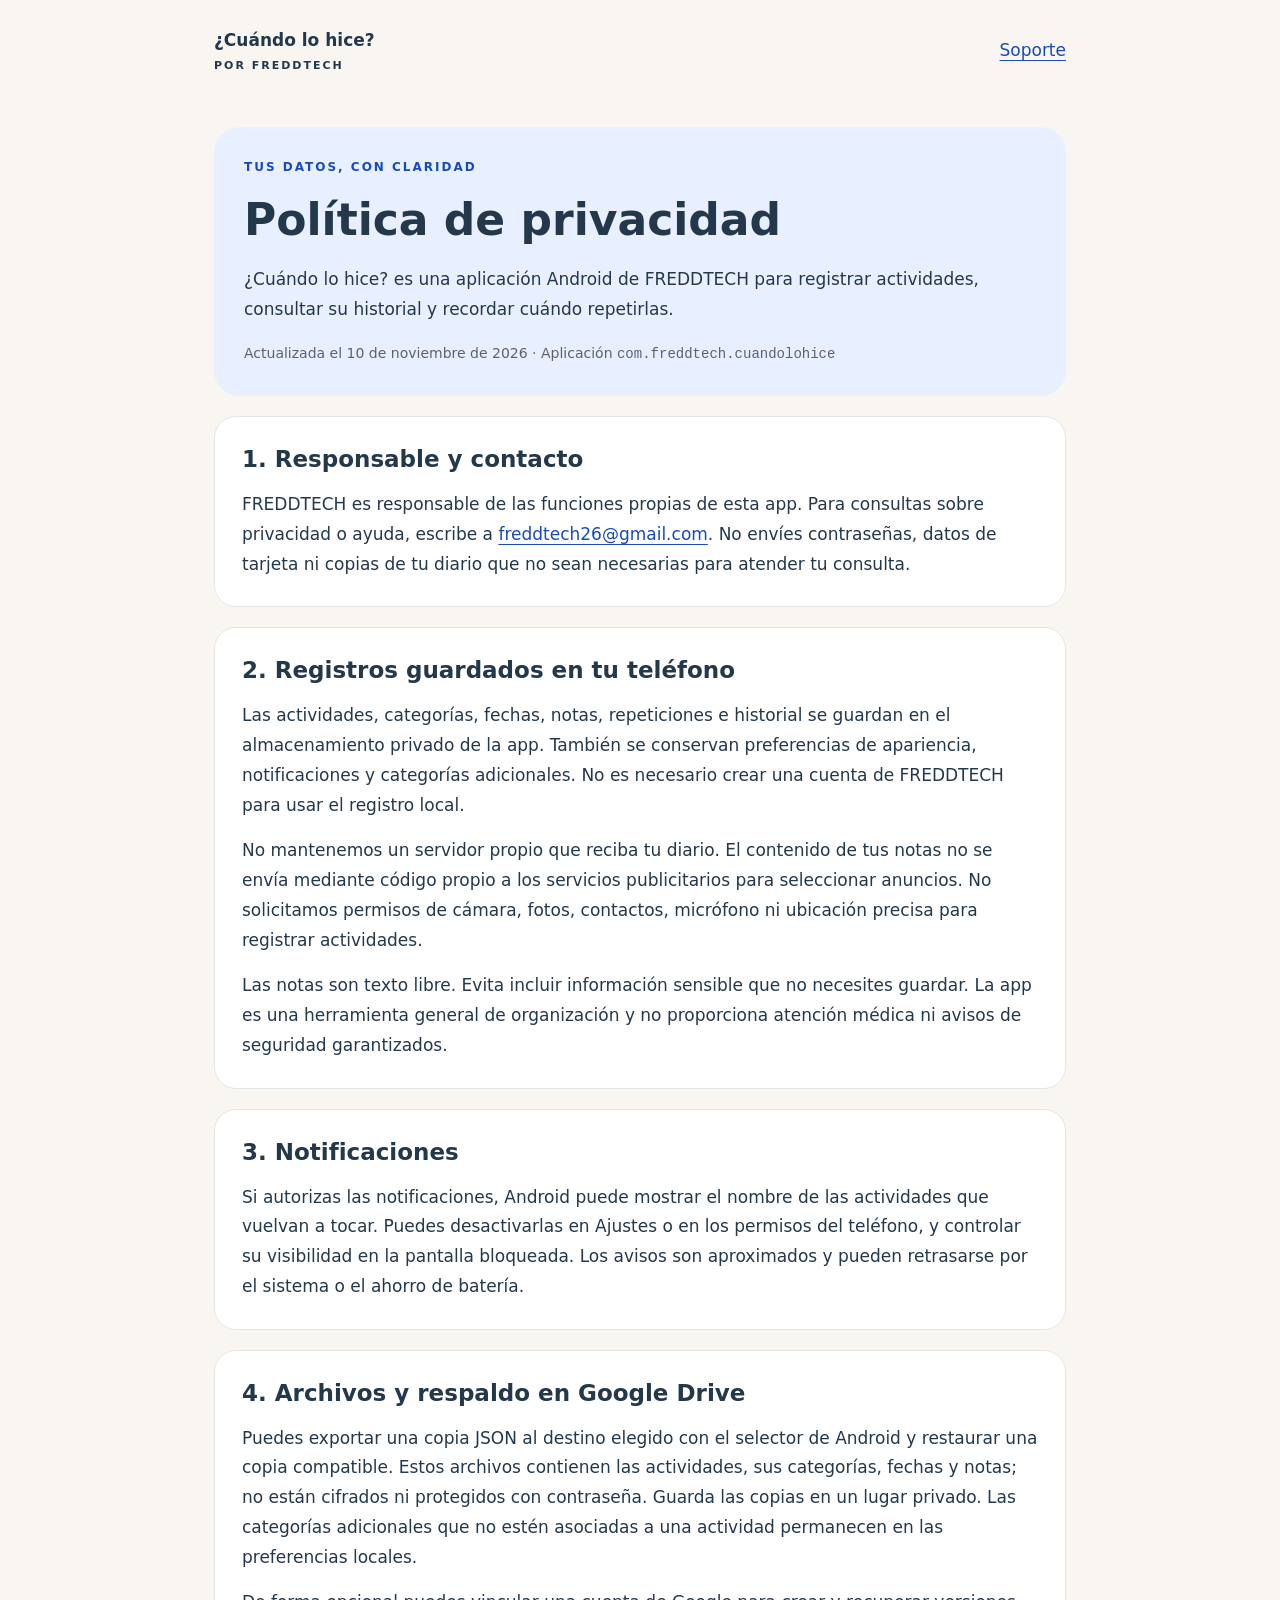
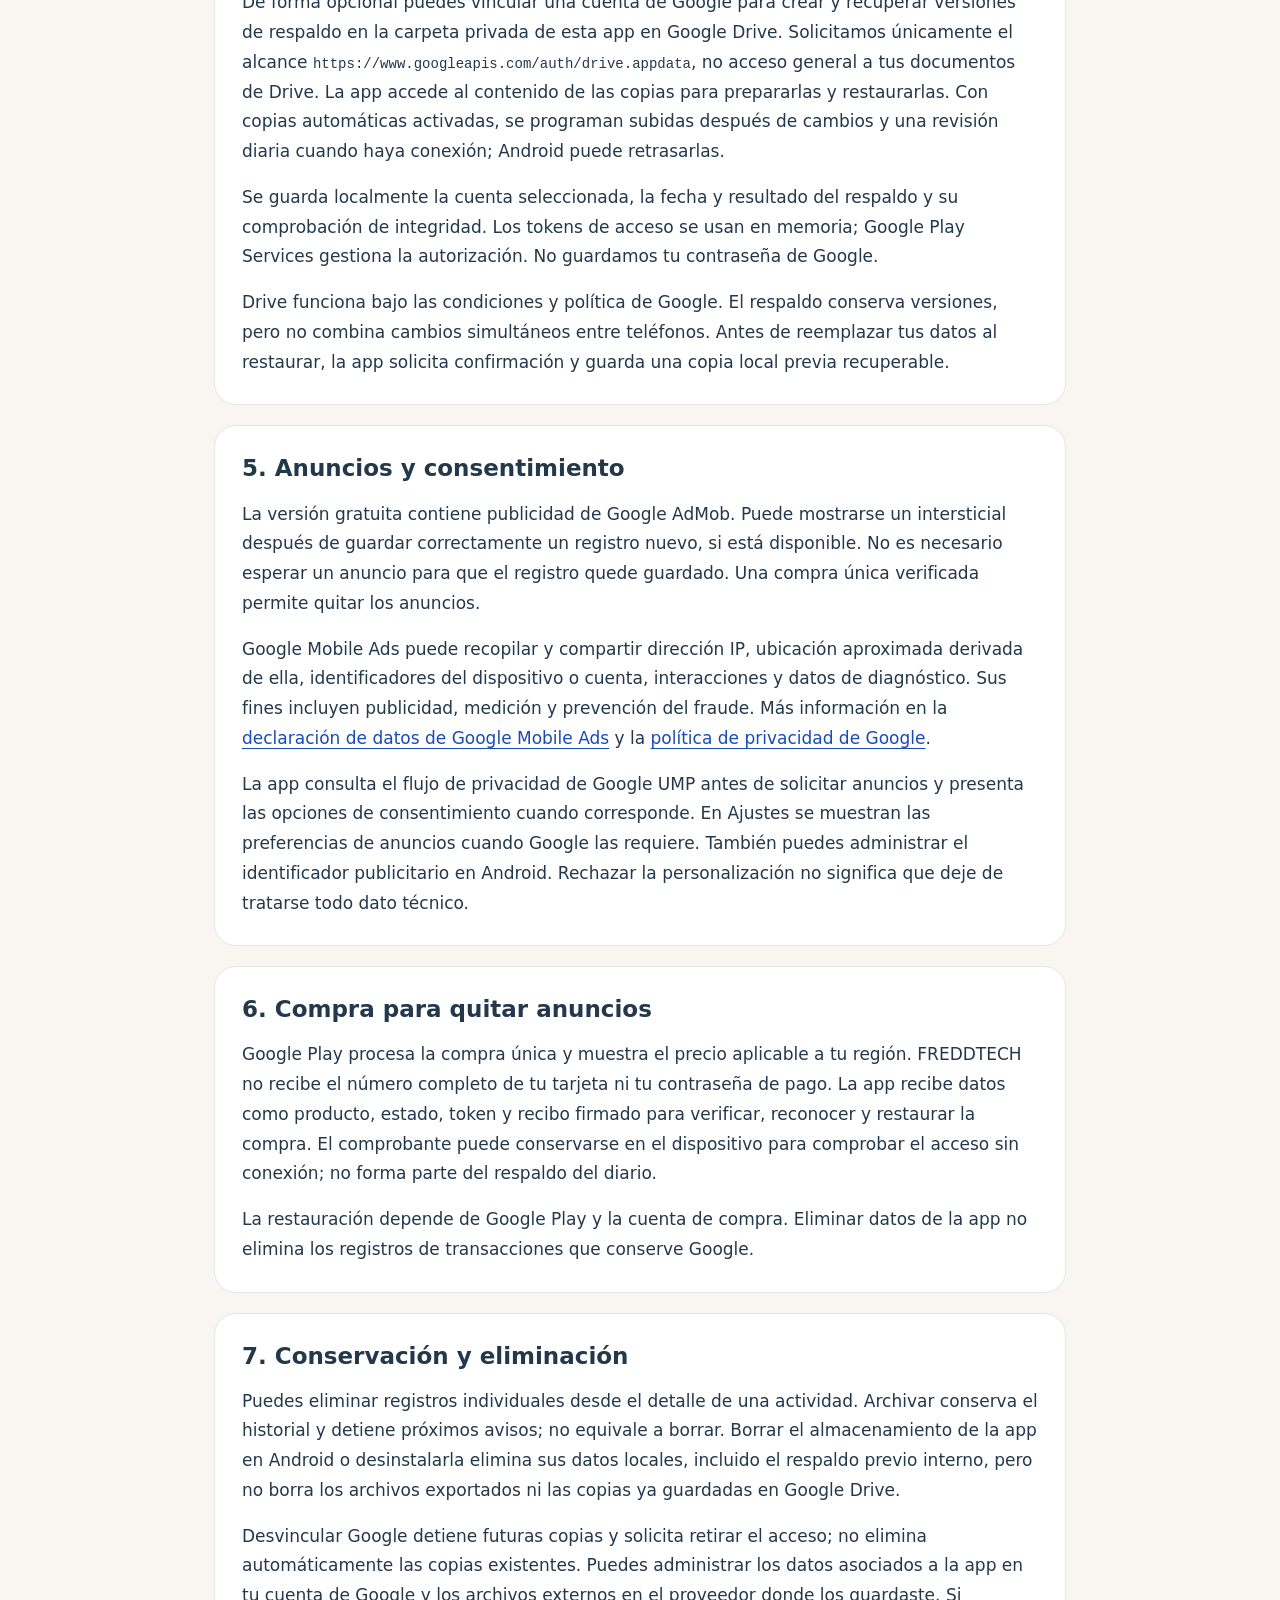
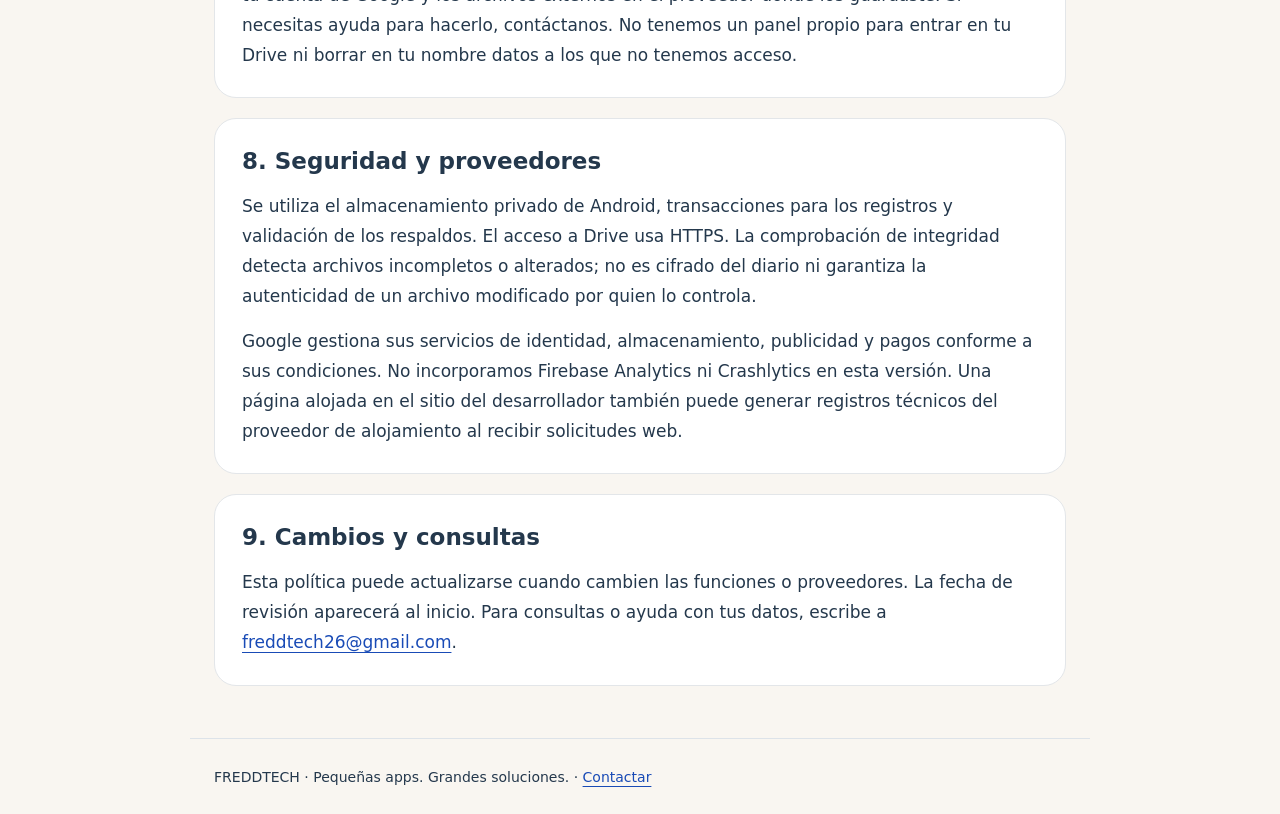
==== privacidad-cuandolohice.html @ 96b722d0 "Add files via upload" ====
<!doctype html>
<html lang="es">
<head>
<meta charset="utf-8"><meta name="viewport" content="width=device-width,initial-scale=1">
<meta name="description" content="Política de privacidad de ¿Cuándo lo hice?, de FREDDTECH: registros, notas, recordatorios, respaldo en Google Drive, anuncios y compras.">
<meta name="theme-color" content="#2860D8">
<title>Privacidad · ¿Cuándo lo hice? · FREDDTECH</title>
<style>
:root{color-scheme:light;--blue:#2860d8;--ink:#24384c;--cream:#f9f6f1}*{box-sizing:border-box}body{margin:0;background:var(--cream);color:var(--ink);font:17px/1.75 system-ui,-apple-system,"Segoe UI",sans-serif}main,header,footer{max-width:900px;margin:auto;padding:26px 24px}header{display:flex;justify-content:space-between;align-items:center;gap:20px}a{color:#194bb6;text-underline-offset:4px}a:focus-visible{outline:3px solid var(--blue);outline-offset:4px}.brand{font-weight:800;color:var(--ink);text-decoration:none}.brand small{display:block;letter-spacing:2px;font-size:11px}.hero{background:#e8f0ff;border-radius:25px;padding:30px}.eyebrow{font-size:12px;font-weight:800;letter-spacing:2px;color:#194bb6}h1{font-size:clamp(30px,6vw,44px);line-height:1.16;margin:12px 0 20px}h2{font-size:23px;line-height:1.35;margin:0 0 15px}p{margin:0 0 16px}p:last-child{margin-bottom:0}section{background:white;border:1px solid #e3e6e9;border-radius:22px;padding:27px;margin-top:20px}li{margin:8px 0}.muted{font-size:14px;color:#566473}code{font-size:14px;overflow-wrap:anywhere}footer{font-size:14px;border-top:1px solid #dde3e9;margin-top:26px}.skip{position:absolute;left:12px;top:-80px}.skip:focus{top:12px;background:white;padding:10px}@media(max-width:540px){header,main,footer{padding:20px 18px}.hero,section{padding:23px 20px}body{font-size:16px}}@media print{body{background:white;font-size:11pt}header,footer,.skip{display:none}main{max-width:none;padding:0}.hero,section{background:white;border:0;padding:0;margin:0 0 20px}h2{break-after:avoid}}
</style>
</head>
<body>
<a class="skip" href="#contenido">Saltar al contenido</a>
<header><a class="brand" href="https://freddtech-web.pages.dev/">¿Cuándo lo hice?<small>POR FREDDTECH</small></a><a href="mailto:freddtech26@gmail.com">Soporte</a></header>
<main id="contenido">
<div class="hero"><p class="eyebrow">TUS DATOS, CON CLARIDAD</p><h1>Política de privacidad</h1><p>¿Cuándo lo hice? es una aplicación Android de FREDDTECH para registrar actividades, consultar su historial y recordar cuándo repetirlas.</p><p class="muted">Actualizada el <time datetime="2026-11-10">10 de noviembre de 2026</time> · Aplicación <code>com.freddtech.cuandolohice</code></p></div>
<section><h2>1. Responsable y contacto</h2><p>FREDDTECH es responsable de las funciones propias de esta app. Para consultas sobre privacidad o ayuda, escribe a <a href="mailto:freddtech26@gmail.com">freddtech26@gmail.com</a>. No envíes contraseñas, datos de tarjeta ni copias de tu diario que no sean necesarias para atender tu consulta.</p></section>
<section><h2>2. Registros guardados en tu teléfono</h2><p>Las actividades, categorías, fechas, notas, repeticiones e historial se guardan en el almacenamiento privado de la app. También se conservan preferencias de apariencia, notificaciones y categorías adicionales. No es necesario crear una cuenta de FREDDTECH para usar el registro local.</p><p>No mantenemos un servidor propio que reciba tu diario. El contenido de tus notas no se envía mediante código propio a los servicios publicitarios para seleccionar anuncios. No solicitamos permisos de cámara, fotos, contactos, micrófono ni ubicación precisa para registrar actividades.</p><p>Las notas son texto libre. Evita incluir información sensible que no necesites guardar. La app es una herramienta general de organización y no proporciona atención médica ni avisos de seguridad garantizados.</p></section>
<section><h2>3. Notificaciones</h2><p>Si autorizas las notificaciones, Android puede mostrar el nombre de las actividades que vuelvan a tocar. Puedes desactivarlas en Ajustes o en los permisos del teléfono, y controlar su visibilidad en la pantalla bloqueada. Los avisos son aproximados y pueden retrasarse por el sistema o el ahorro de batería.</p></section>
<section><h2>4. Archivos y respaldo en Google Drive</h2><p>Puedes exportar una copia JSON al destino elegido con el selector de Android y restaurar una copia compatible. Estos archivos contienen las actividades, sus categorías, fechas y notas; no están cifrados ni protegidos con contraseña. Guarda las copias en un lugar privado. Las categorías adicionales que no estén asociadas a una actividad permanecen en las preferencias locales.</p><p>De forma opcional puedes vincular una cuenta de Google para crear y recuperar versiones de respaldo en la carpeta privada de esta app en Google Drive. Solicitamos únicamente el alcance <code>https://www.googleapis.com/auth/drive.appdata</code>, no acceso general a tus documentos de Drive. La app accede al contenido de las copias para prepararlas y restaurarlas. Con copias automáticas activadas, se programan subidas después de cambios y una revisión diaria cuando haya conexión; Android puede retrasarlas.</p><p>Se guarda localmente la cuenta seleccionada, la fecha y resultado del respaldo y su comprobación de integridad. Los tokens de acceso se usan en memoria; Google Play Services gestiona la autorización. No guardamos tu contraseña de Google.</p><p>Drive funciona bajo las condiciones y política de Google. El respaldo conserva versiones, pero no combina cambios simultáneos entre teléfonos. Antes de reemplazar tus datos al restaurar, la app solicita confirmación y guarda una copia local previa recuperable.</p></section>
<section><h2>5. Anuncios y consentimiento</h2><p>La versión gratuita contiene publicidad de Google AdMob. Puede mostrarse un intersticial después de guardar correctamente un registro nuevo, si está disponible. No es necesario esperar un anuncio para que el registro quede guardado. Una compra única verificada permite quitar los anuncios.</p><p>Google Mobile Ads puede recopilar y compartir dirección IP, ubicación aproximada derivada de ella, identificadores del dispositivo o cuenta, interacciones y datos de diagnóstico. Sus fines incluyen publicidad, medición y prevención del fraude. Más información en la <a href="https://developers.google.com/admob/android/privacy/play-data-disclosure">declaración de datos de Google Mobile Ads</a> y la <a href="https://policies.google.com/privacy?hl=es">política de privacidad de Google</a>.</p><p>La app consulta el flujo de privacidad de Google UMP antes de solicitar anuncios y presenta las opciones de consentimiento cuando corresponde. En Ajustes se muestran las preferencias de anuncios cuando Google las requiere. También puedes administrar el identificador publicitario en Android. Rechazar la personalización no significa que deje de tratarse todo dato técnico.</p></section>
<section><h2>6. Compra para quitar anuncios</h2><p>Google Play procesa la compra única y muestra el precio aplicable a tu región. FREDDTECH no recibe el número completo de tu tarjeta ni tu contraseña de pago. La app recibe datos como producto, estado, token y recibo firmado para verificar, reconocer y restaurar la compra. El comprobante puede conservarse en el dispositivo para comprobar el acceso sin conexión; no forma parte del respaldo del diario.</p><p>La restauración depende de Google Play y la cuenta de compra. Eliminar datos de la app no elimina los registros de transacciones que conserve Google.</p></section>
<section><h2>7. Conservación y eliminación</h2><p>Puedes eliminar registros individuales desde el detalle de una actividad. Archivar conserva el historial y detiene próximos avisos; no equivale a borrar. Borrar el almacenamiento de la app en Android o desinstalarla elimina sus datos locales, incluido el respaldo previo interno, pero no borra los archivos exportados ni las copias ya guardadas en Google Drive.</p><p>Desvincular Google detiene futuras copias y solicita retirar el acceso; no elimina automáticamente las copias existentes. Puedes administrar los datos asociados a la app en tu cuenta de Google y los archivos externos en el proveedor donde los guardaste. Si necesitas ayuda para hacerlo, contáctanos. No tenemos un panel propio para entrar en tu Drive ni borrar en tu nombre datos a los que no tenemos acceso.</p></section>
<section><h2>8. Seguridad y proveedores</h2><p>Se utiliza el almacenamiento privado de Android, transacciones para los registros y validación de los respaldos. El acceso a Drive usa HTTPS. La comprobación de integridad detecta archivos incompletos o alterados; no es cifrado del diario ni garantiza la autenticidad de un archivo modificado por quien lo controla.</p><p>Google gestiona sus servicios de identidad, almacenamiento, publicidad y pagos conforme a sus condiciones. No incorporamos Firebase Analytics ni Crashlytics en esta versión. Una página alojada en el sitio del desarrollador también puede generar registros técnicos del proveedor de alojamiento al recibir solicitudes web.</p></section>
<section><h2>9. Cambios y consultas</h2><p>Esta política puede actualizarse cuando cambien las funciones o proveedores. La fecha de revisión aparecerá al inicio. Para consultas o ayuda con tus datos, escribe a <a href="mailto:freddtech26@gmail.com">freddtech26@gmail.com</a>.</p></section>
</main><footer>FREDDTECH · Pequeñas apps. Grandes soluciones. · <a href="mailto:freddtech26@gmail.com">Contactar</a></footer>
</body></html>
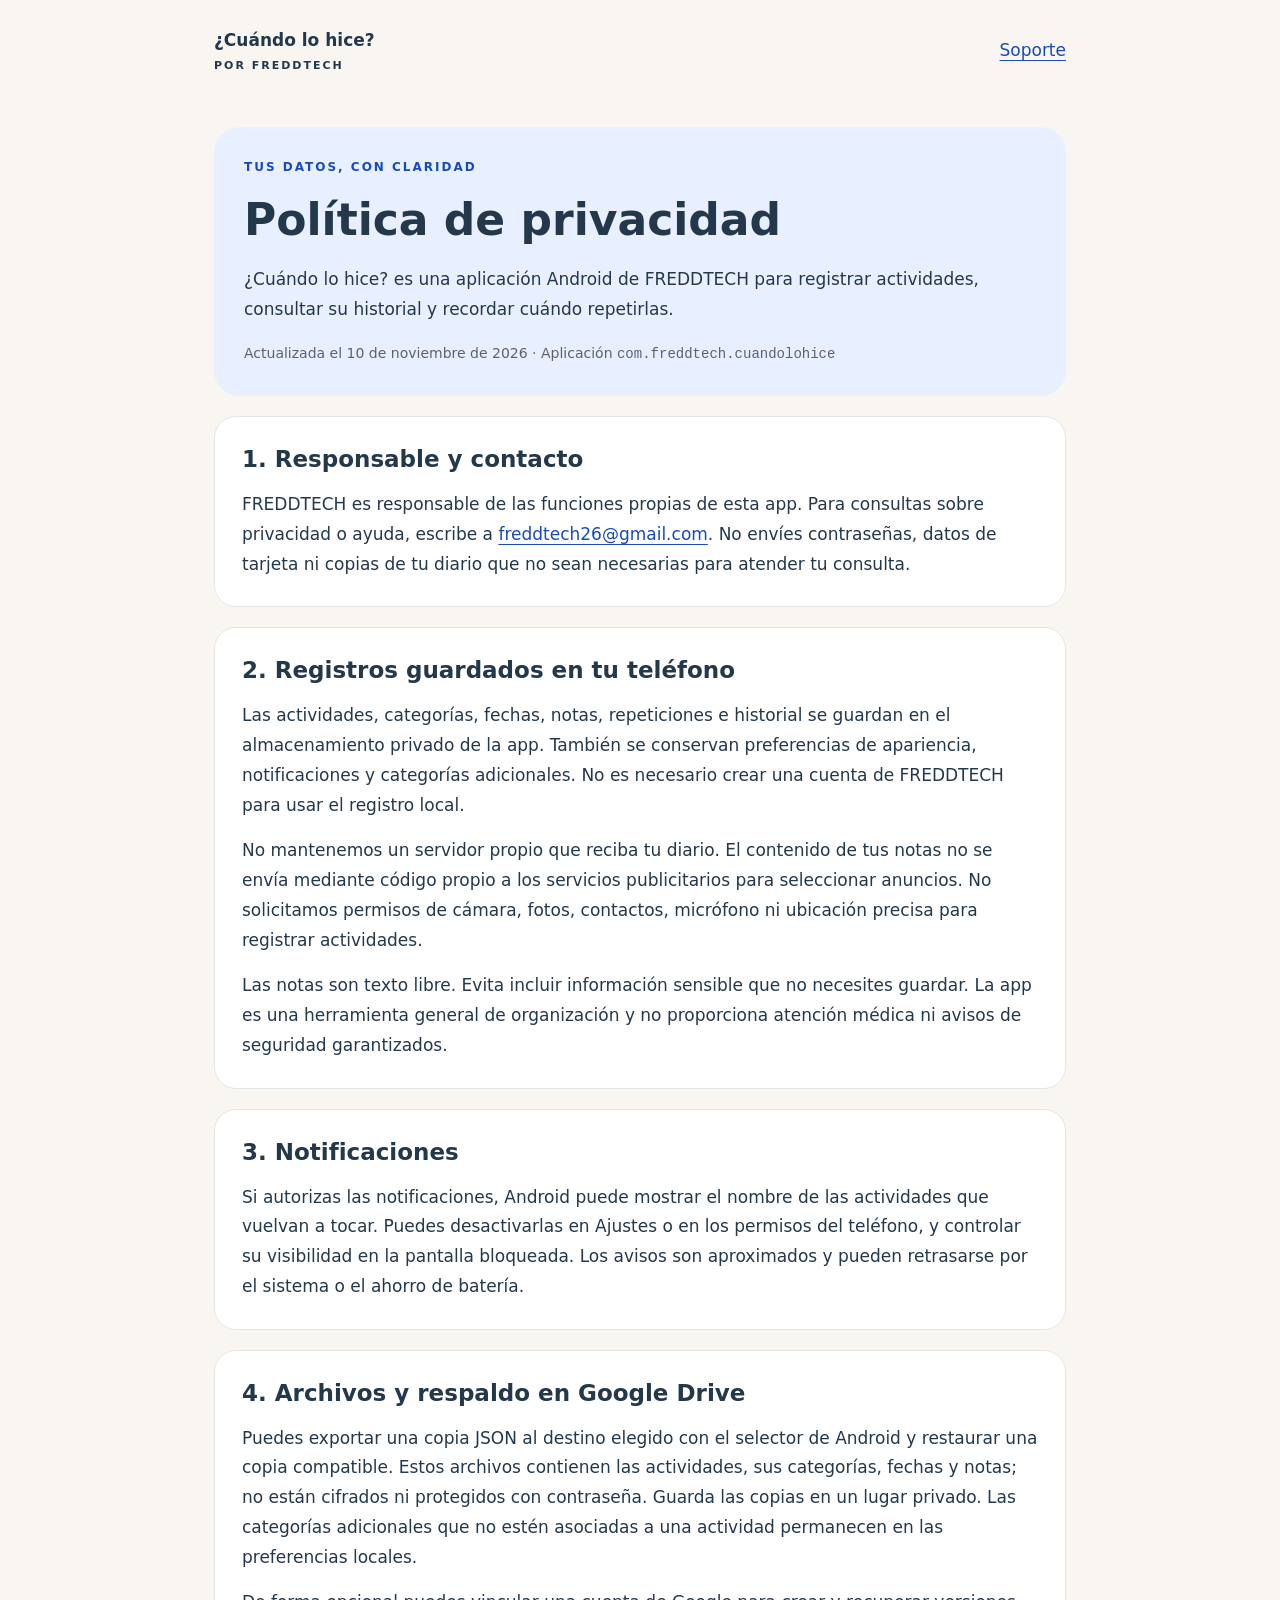
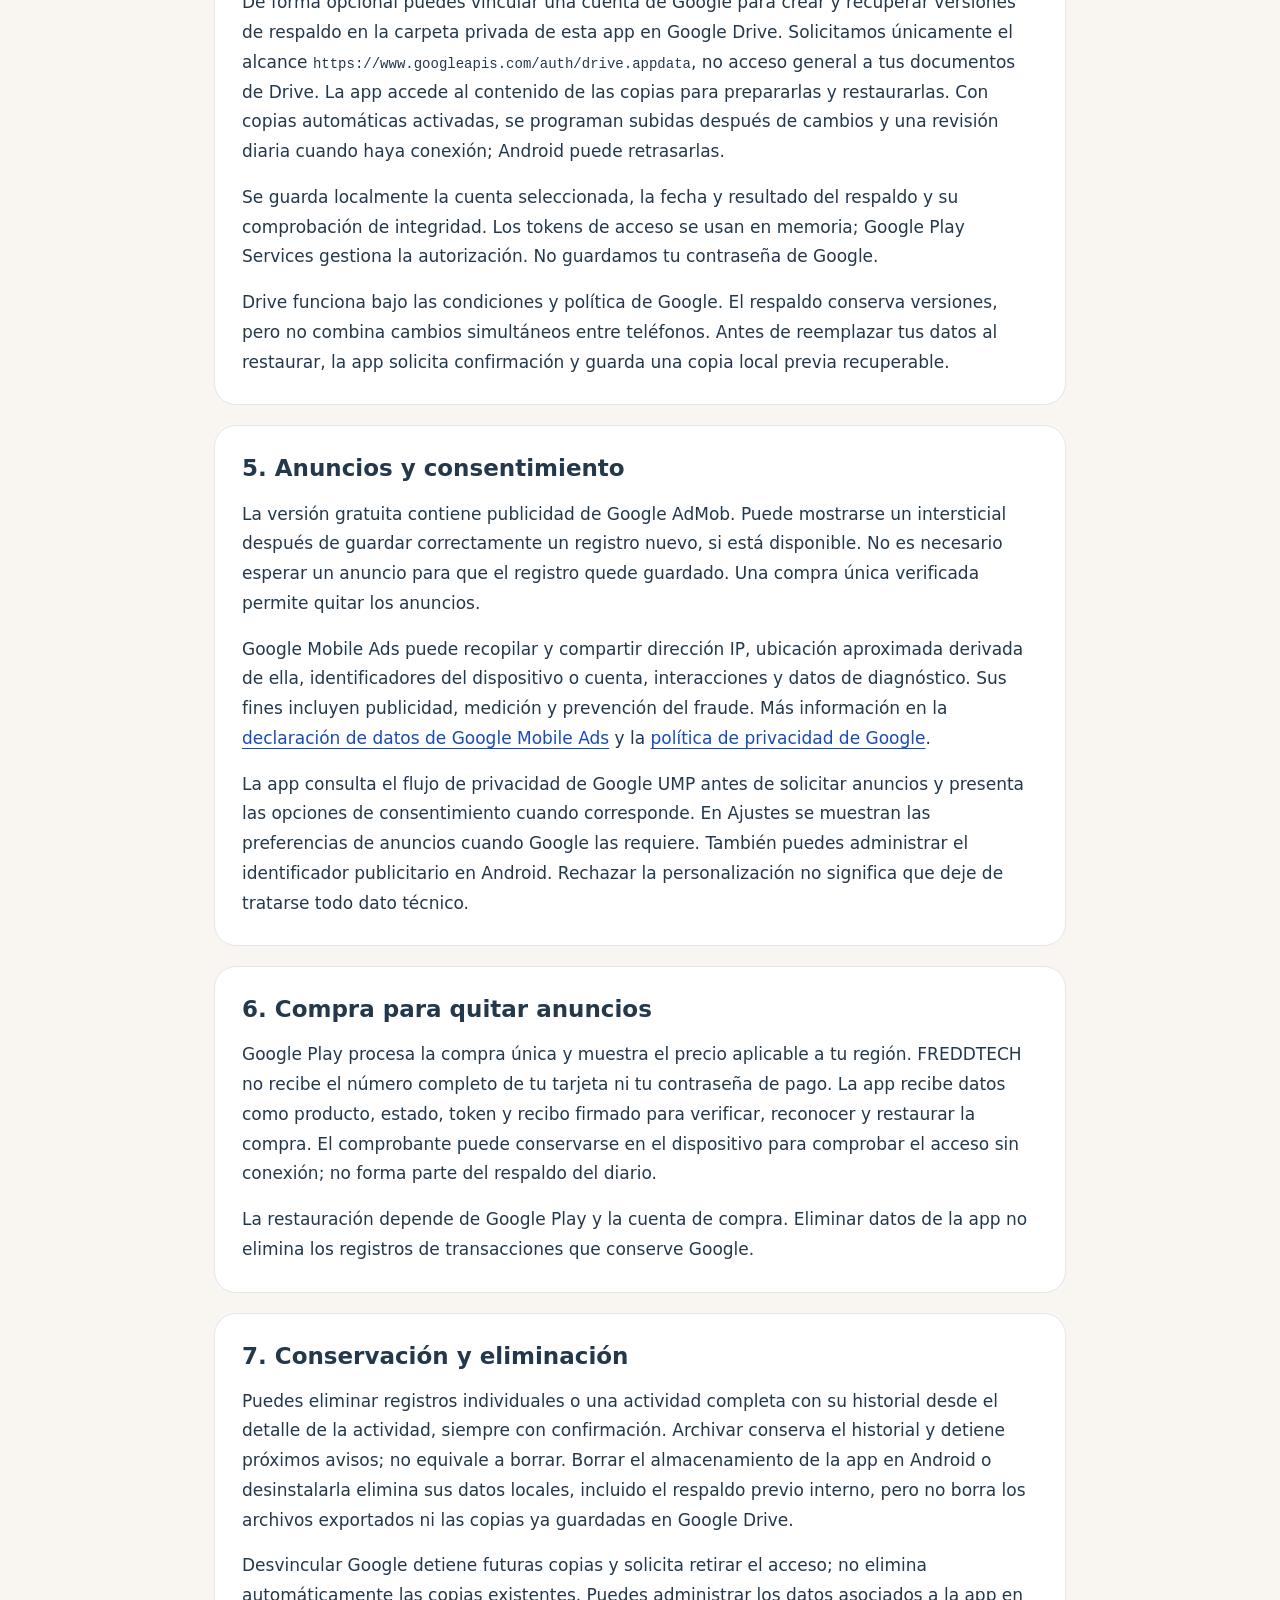
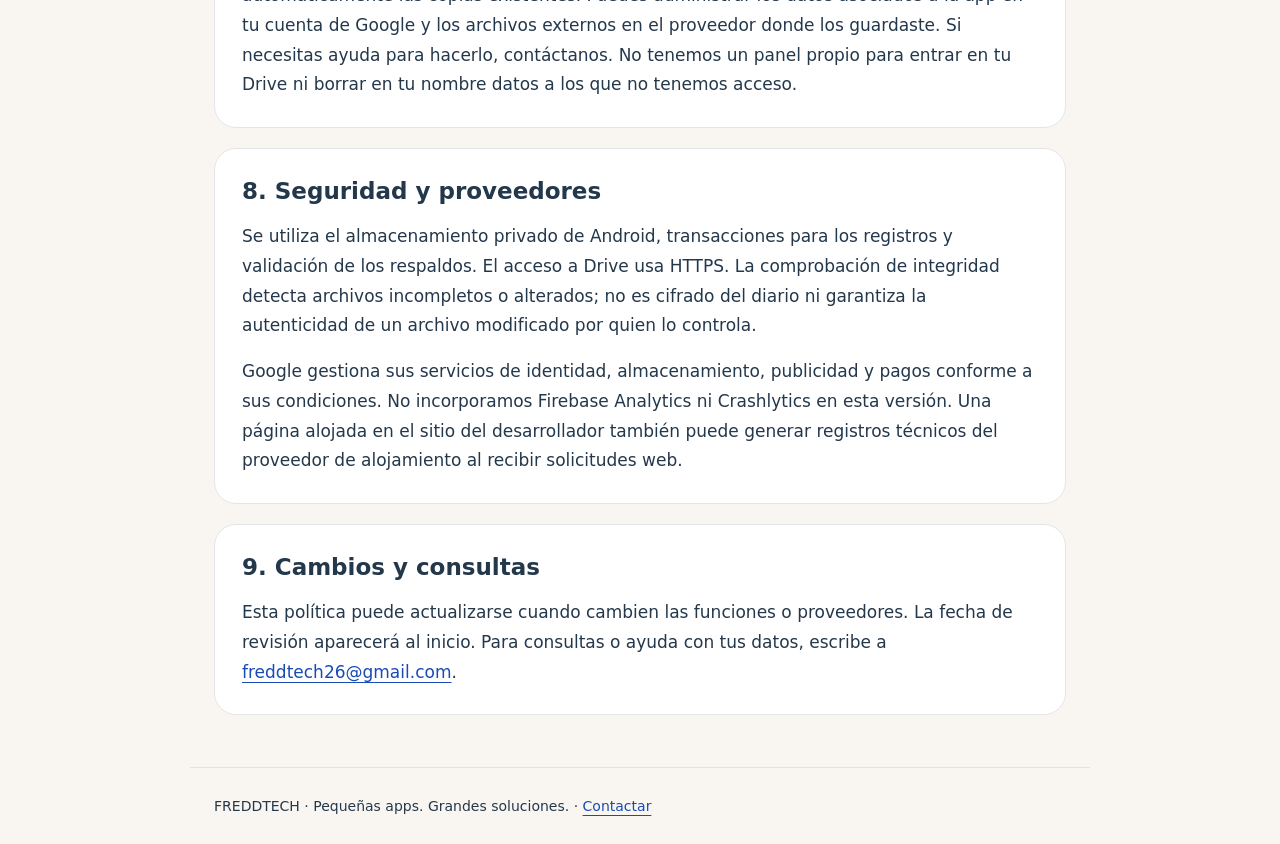
==== commit e44b19e8: "Add files via upload" ====
--- a/privacidad-cuandolohice.html
+++ b/privacidad-cuandolohice.html
@@ -20,7 +20,7 @@
 <section><h2>4. Archivos y respaldo en Google Drive</h2><p>Puedes exportar una copia JSON al destino elegido con el selector de Android y restaurar una copia compatible. Estos archivos contienen las actividades, sus categorías, fechas y notas; no están cifrados ni protegidos con contraseña. Guarda las copias en un lugar privado. Las categorías adicionales que no estén asociadas a una actividad permanecen en las preferencias locales.</p><p>De forma opcional puedes vincular una cuenta de Google para crear y recuperar versiones de respaldo en la carpeta privada de esta app en Google Drive. Solicitamos únicamente el alcance <code>https://www.googleapis.com/auth/drive.appdata</code>, no acceso general a tus documentos de Drive. La app accede al contenido de las copias para prepararlas y restaurarlas. Con copias automáticas activadas, se programan subidas después de cambios y una revisión diaria cuando haya conexión; Android puede retrasarlas.</p><p>Se guarda localmente la cuenta seleccionada, la fecha y resultado del respaldo y su comprobación de integridad. Los tokens de acceso se usan en memoria; Google Play Services gestiona la autorización. No guardamos tu contraseña de Google.</p><p>Drive funciona bajo las condiciones y política de Google. El respaldo conserva versiones, pero no combina cambios simultáneos entre teléfonos. Antes de reemplazar tus datos al restaurar, la app solicita confirmación y guarda una copia local previa recuperable.</p></section>
 <section><h2>5. Anuncios y consentimiento</h2><p>La versión gratuita contiene publicidad de Google AdMob. Puede mostrarse un intersticial después de guardar correctamente un registro nuevo, si está disponible. No es necesario esperar un anuncio para que el registro quede guardado. Una compra única verificada permite quitar los anuncios.</p><p>Google Mobile Ads puede recopilar y compartir dirección IP, ubicación aproximada derivada de ella, identificadores del dispositivo o cuenta, interacciones y datos de diagnóstico. Sus fines incluyen publicidad, medición y prevención del fraude. Más información en la <a href="https://developers.google.com/admob/android/privacy/play-data-disclosure">declaración de datos de Google Mobile Ads</a> y la <a href="https://policies.google.com/privacy?hl=es">política de privacidad de Google</a>.</p><p>La app consulta el flujo de privacidad de Google UMP antes de solicitar anuncios y presenta las opciones de consentimiento cuando corresponde. En Ajustes se muestran las preferencias de anuncios cuando Google las requiere. También puedes administrar el identificador publicitario en Android. Rechazar la personalización no significa que deje de tratarse todo dato técnico.</p></section>
 <section><h2>6. Compra para quitar anuncios</h2><p>Google Play procesa la compra única y muestra el precio aplicable a tu región. FREDDTECH no recibe el número completo de tu tarjeta ni tu contraseña de pago. La app recibe datos como producto, estado, token y recibo firmado para verificar, reconocer y restaurar la compra. El comprobante puede conservarse en el dispositivo para comprobar el acceso sin conexión; no forma parte del respaldo del diario.</p><p>La restauración depende de Google Play y la cuenta de compra. Eliminar datos de la app no elimina los registros de transacciones que conserve Google.</p></section>
-<section><h2>7. Conservación y eliminación</h2><p>Puedes eliminar registros individuales desde el detalle de una actividad. Archivar conserva el historial y detiene próximos avisos; no equivale a borrar. Borrar el almacenamiento de la app en Android o desinstalarla elimina sus datos locales, incluido el respaldo previo interno, pero no borra los archivos exportados ni las copias ya guardadas en Google Drive.</p><p>Desvincular Google detiene futuras copias y solicita retirar el acceso; no elimina automáticamente las copias existentes. Puedes administrar los datos asociados a la app en tu cuenta de Google y los archivos externos en el proveedor donde los guardaste. Si necesitas ayuda para hacerlo, contáctanos. No tenemos un panel propio para entrar en tu Drive ni borrar en tu nombre datos a los que no tenemos acceso.</p></section>
+<section><h2>7. Conservación y eliminación</h2><p>Puedes eliminar registros individuales o una actividad completa con su historial desde el detalle de la actividad, siempre con confirmación. Archivar conserva el historial y detiene próximos avisos; no equivale a borrar. Borrar el almacenamiento de la app en Android o desinstalarla elimina sus datos locales, incluido el respaldo previo interno, pero no borra los archivos exportados ni las copias ya guardadas en Google Drive.</p><p>Desvincular Google detiene futuras copias y solicita retirar el acceso; no elimina automáticamente las copias existentes. Puedes administrar los datos asociados a la app en tu cuenta de Google y los archivos externos en el proveedor donde los guardaste. Si necesitas ayuda para hacerlo, contáctanos. No tenemos un panel propio para entrar en tu Drive ni borrar en tu nombre datos a los que no tenemos acceso.</p></section>
 <section><h2>8. Seguridad y proveedores</h2><p>Se utiliza el almacenamiento privado de Android, transacciones para los registros y validación de los respaldos. El acceso a Drive usa HTTPS. La comprobación de integridad detecta archivos incompletos o alterados; no es cifrado del diario ni garantiza la autenticidad de un archivo modificado por quien lo controla.</p><p>Google gestiona sus servicios de identidad, almacenamiento, publicidad y pagos conforme a sus condiciones. No incorporamos Firebase Analytics ni Crashlytics en esta versión. Una página alojada en el sitio del desarrollador también puede generar registros técnicos del proveedor de alojamiento al recibir solicitudes web.</p></section>
 <section><h2>9. Cambios y consultas</h2><p>Esta política puede actualizarse cuando cambien las funciones o proveedores. La fecha de revisión aparecerá al inicio. Para consultas o ayuda con tus datos, escribe a <a href="mailto:freddtech26@gmail.com">freddtech26@gmail.com</a>.</p></section>
 </main><footer>FREDDTECH · Pequeñas apps. Grandes soluciones. · <a href="mailto:freddtech26@gmail.com">Contactar</a></footer>
